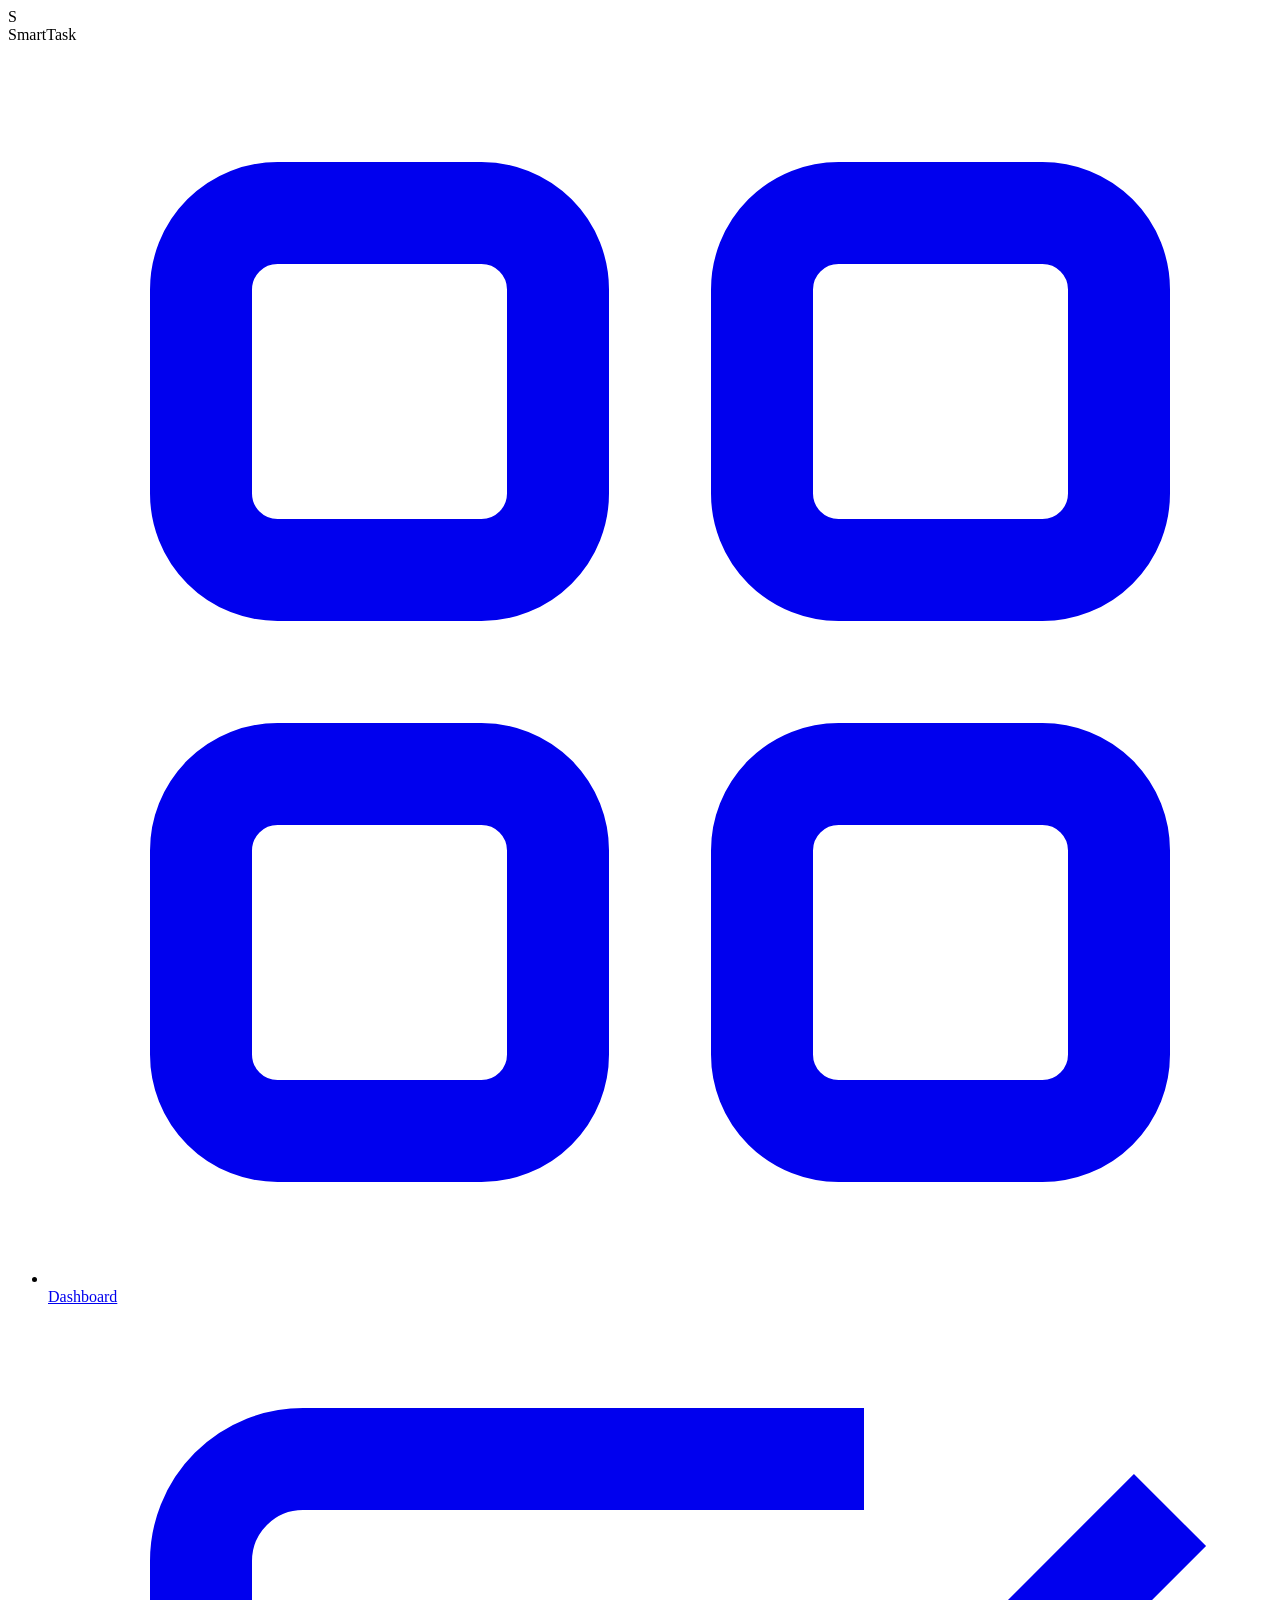
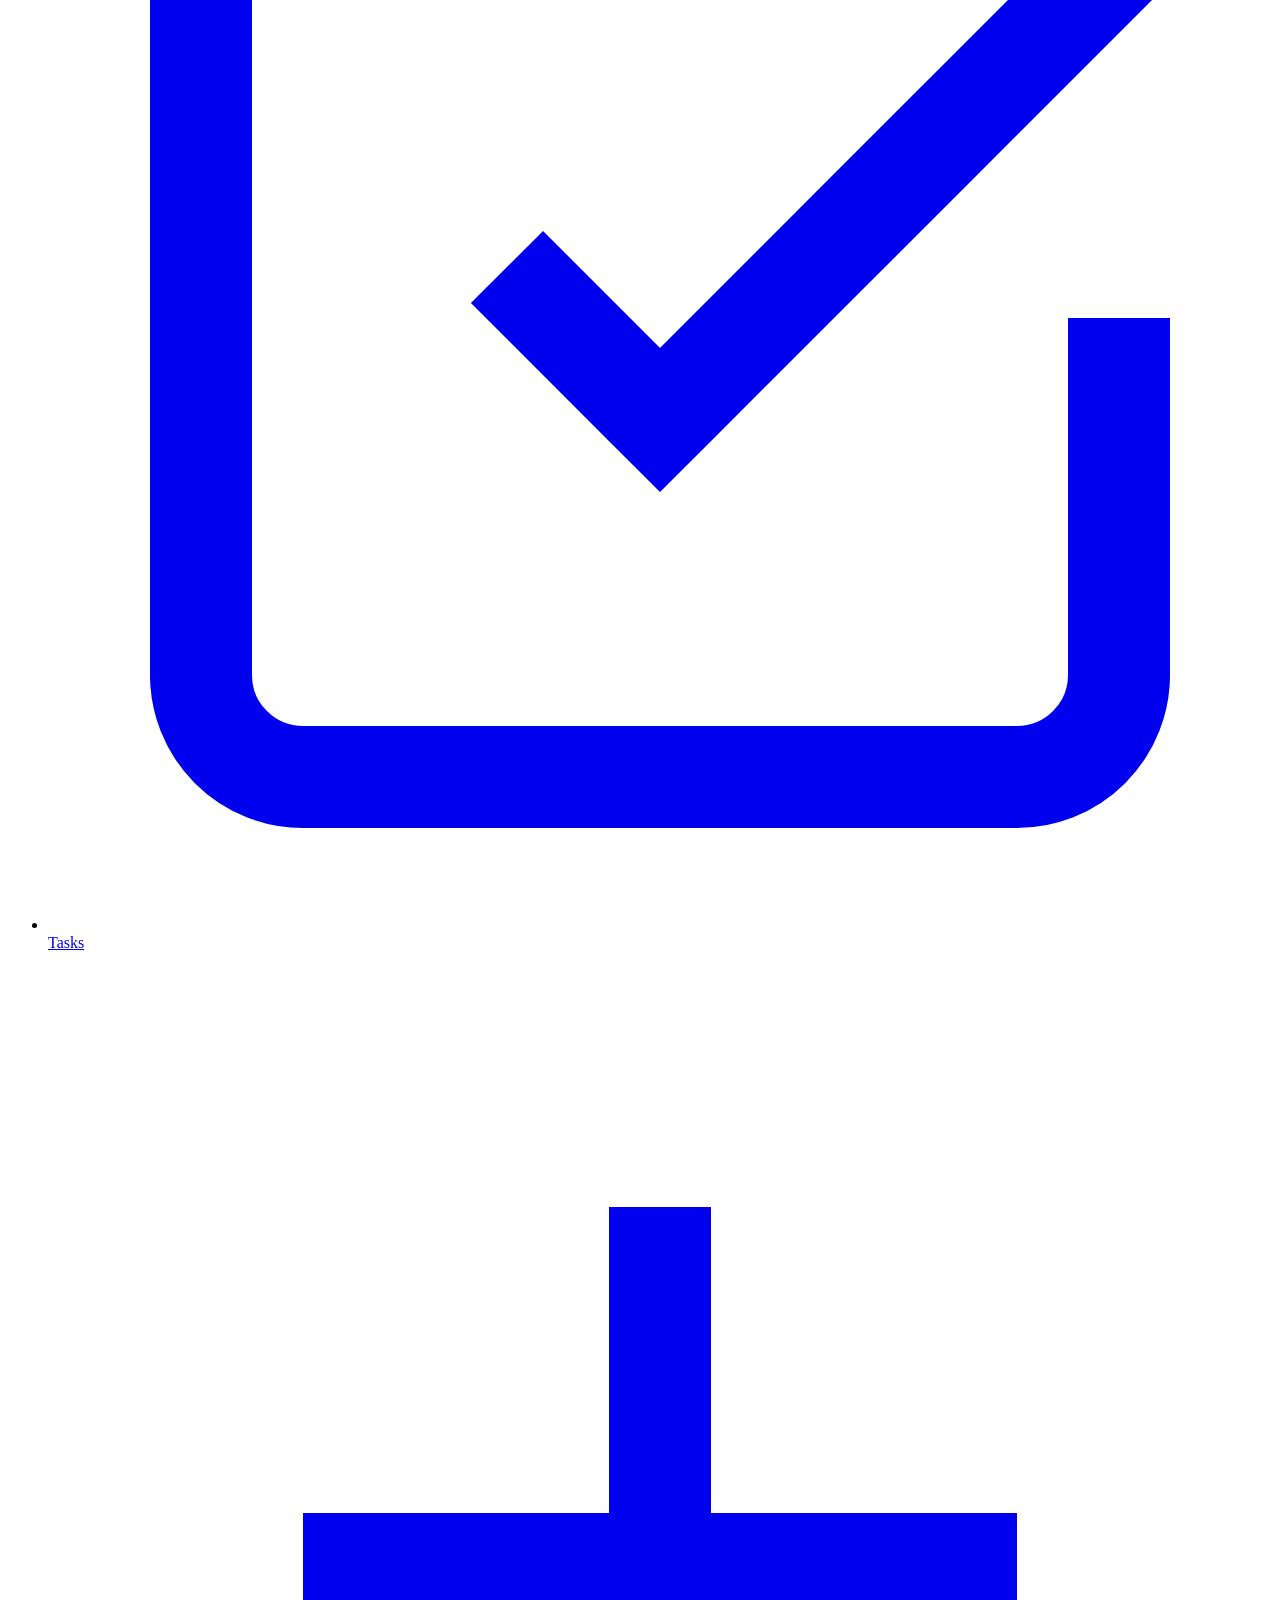
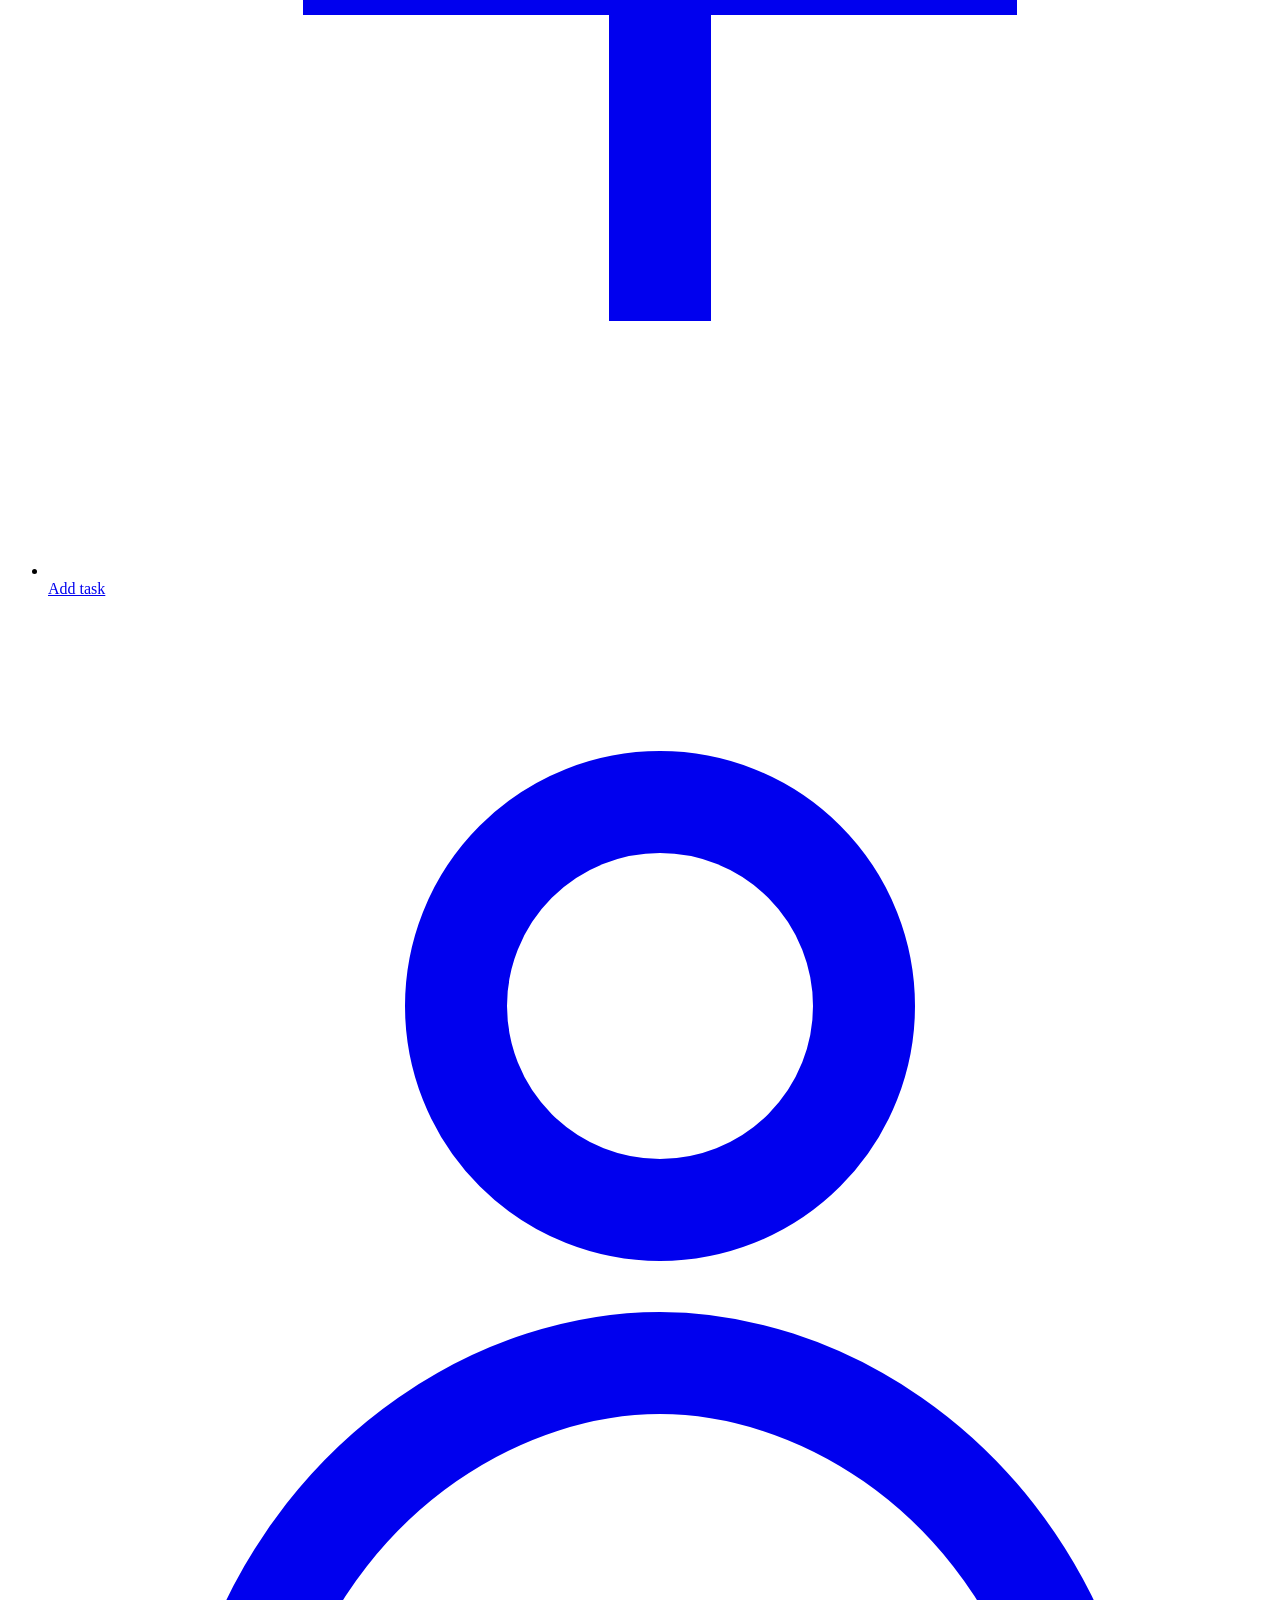
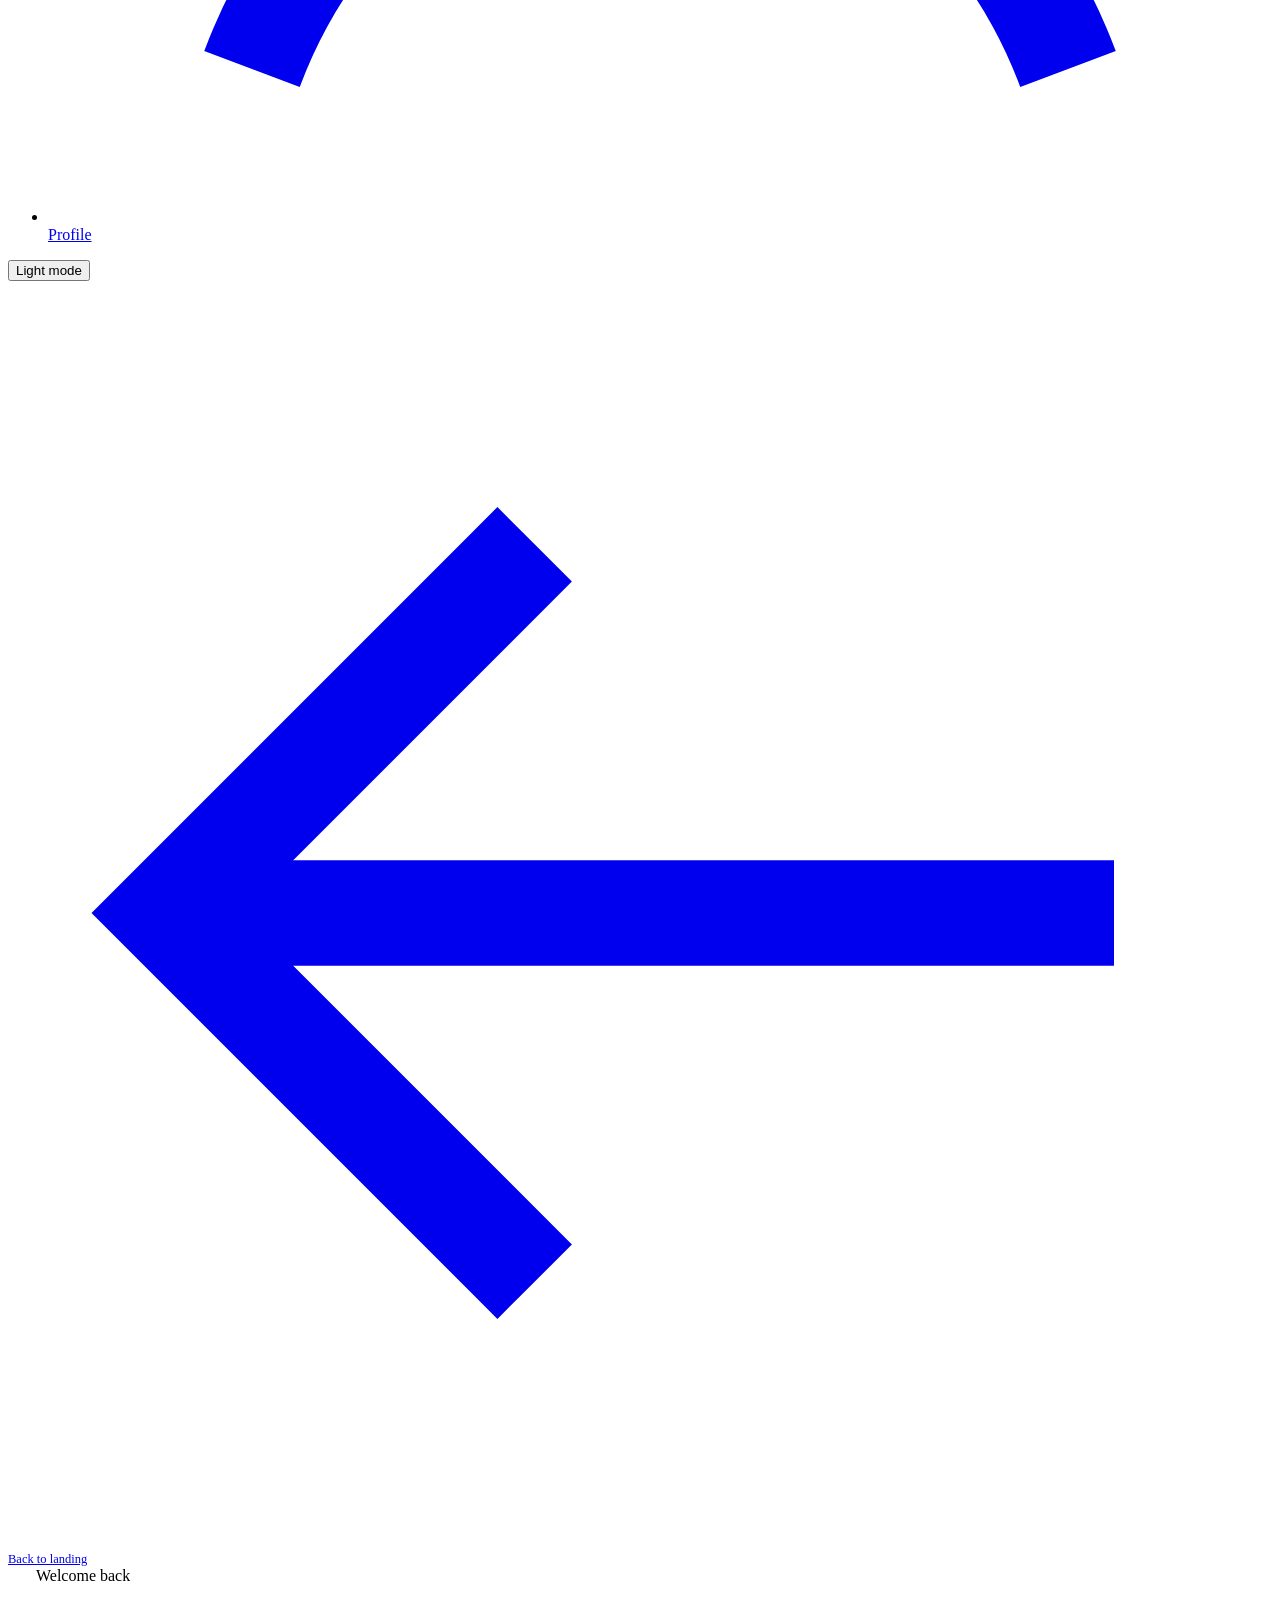
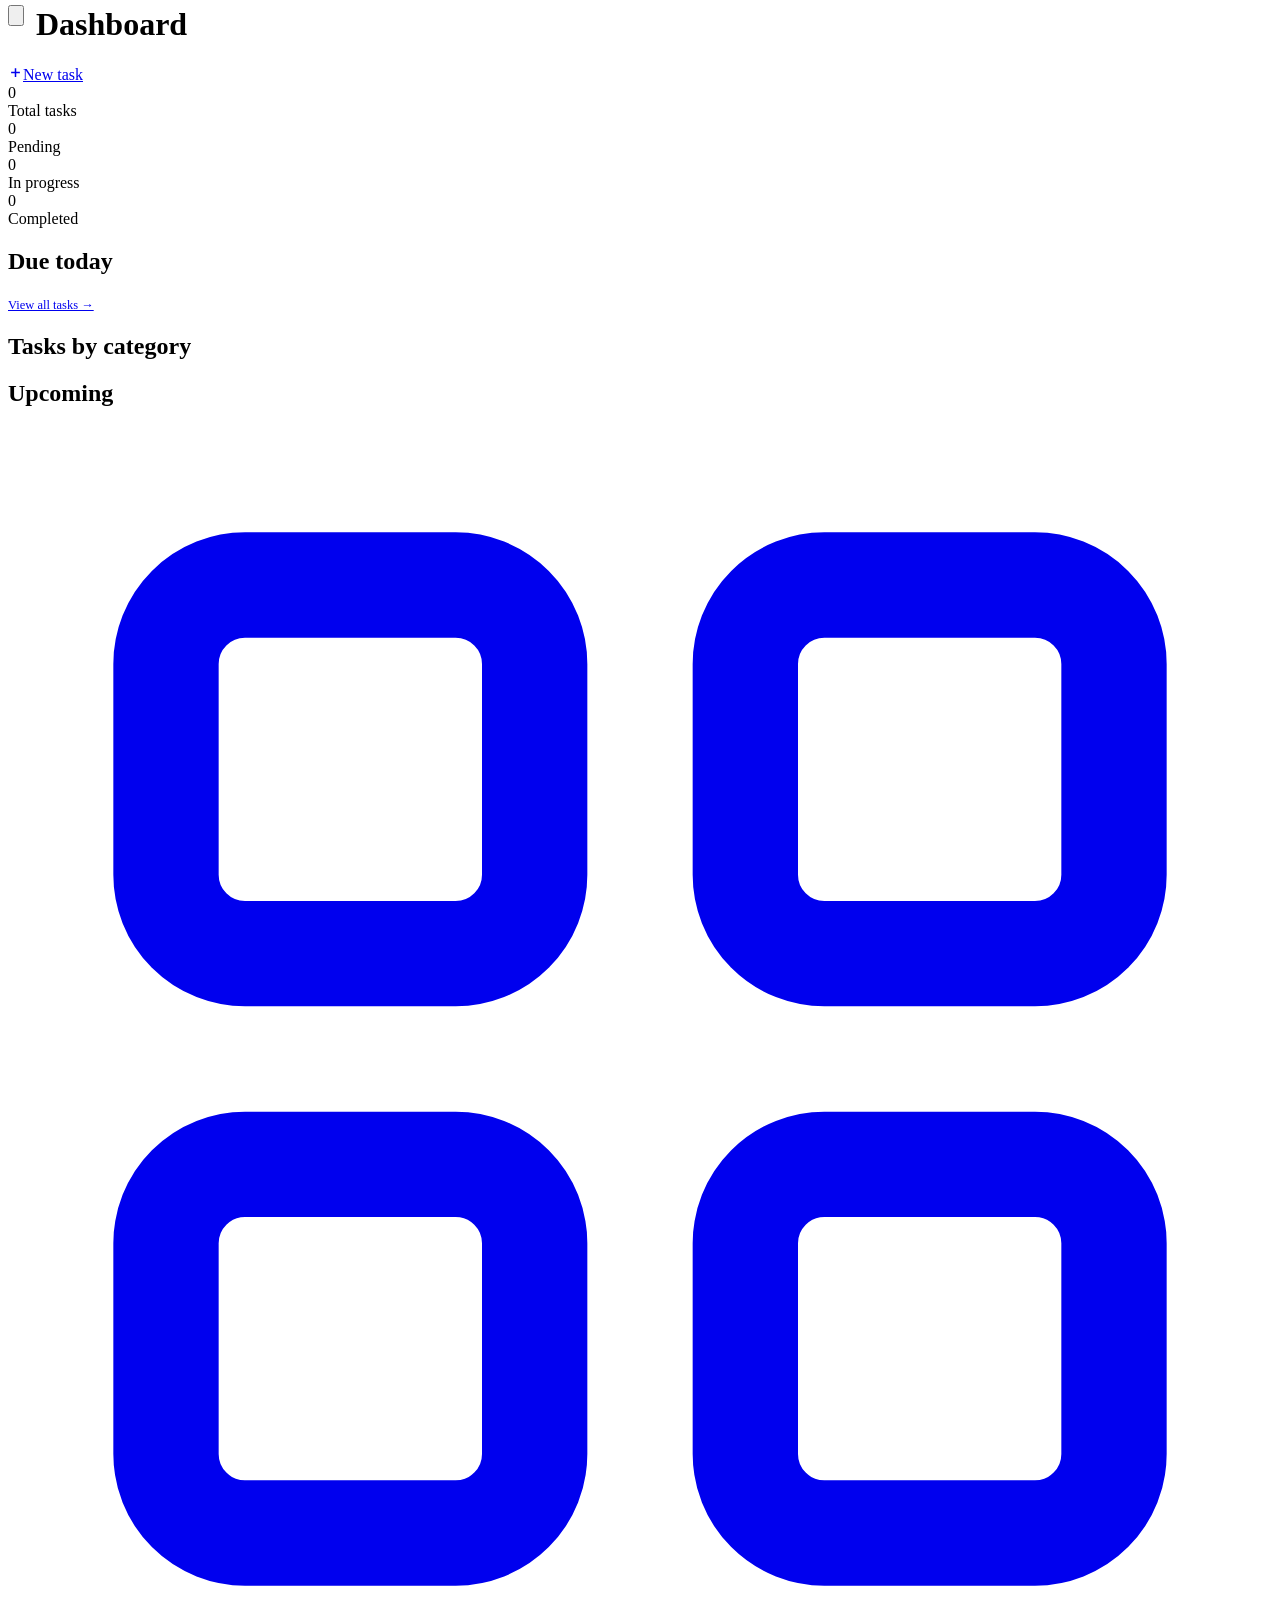
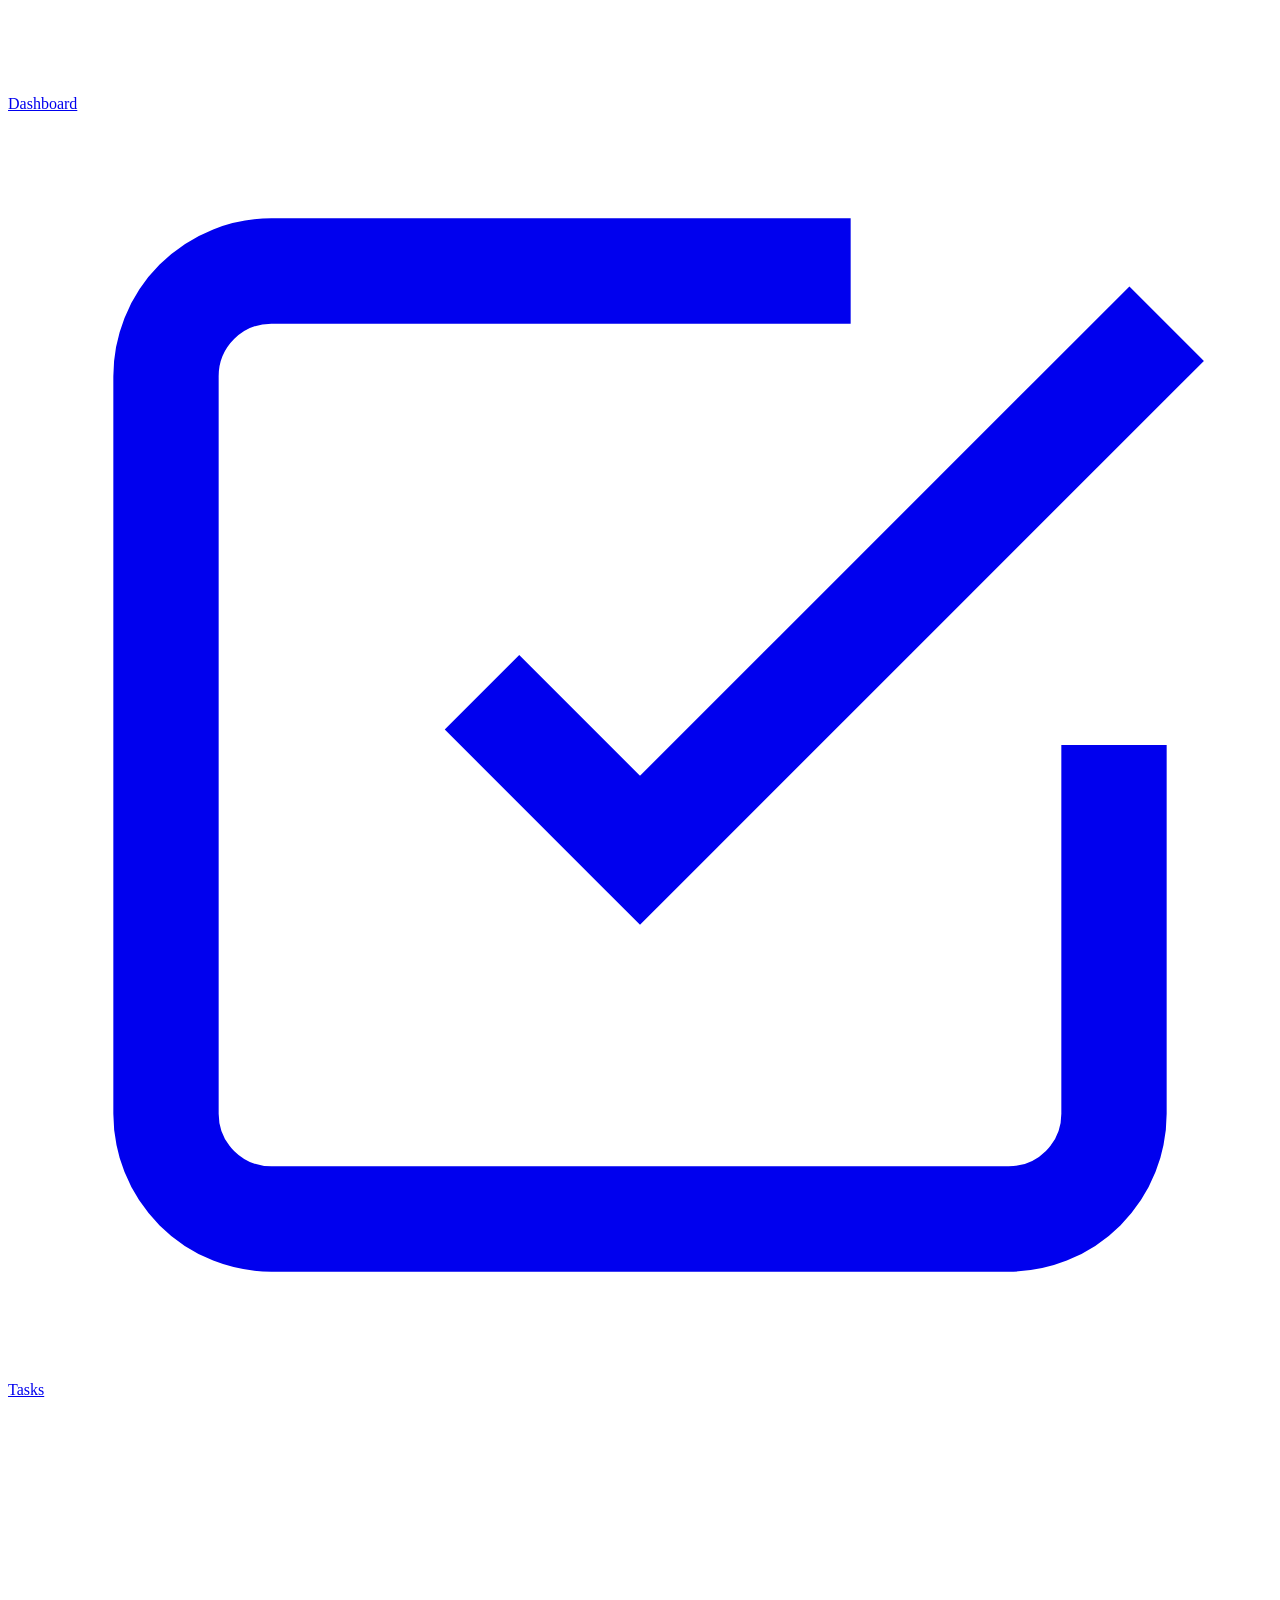
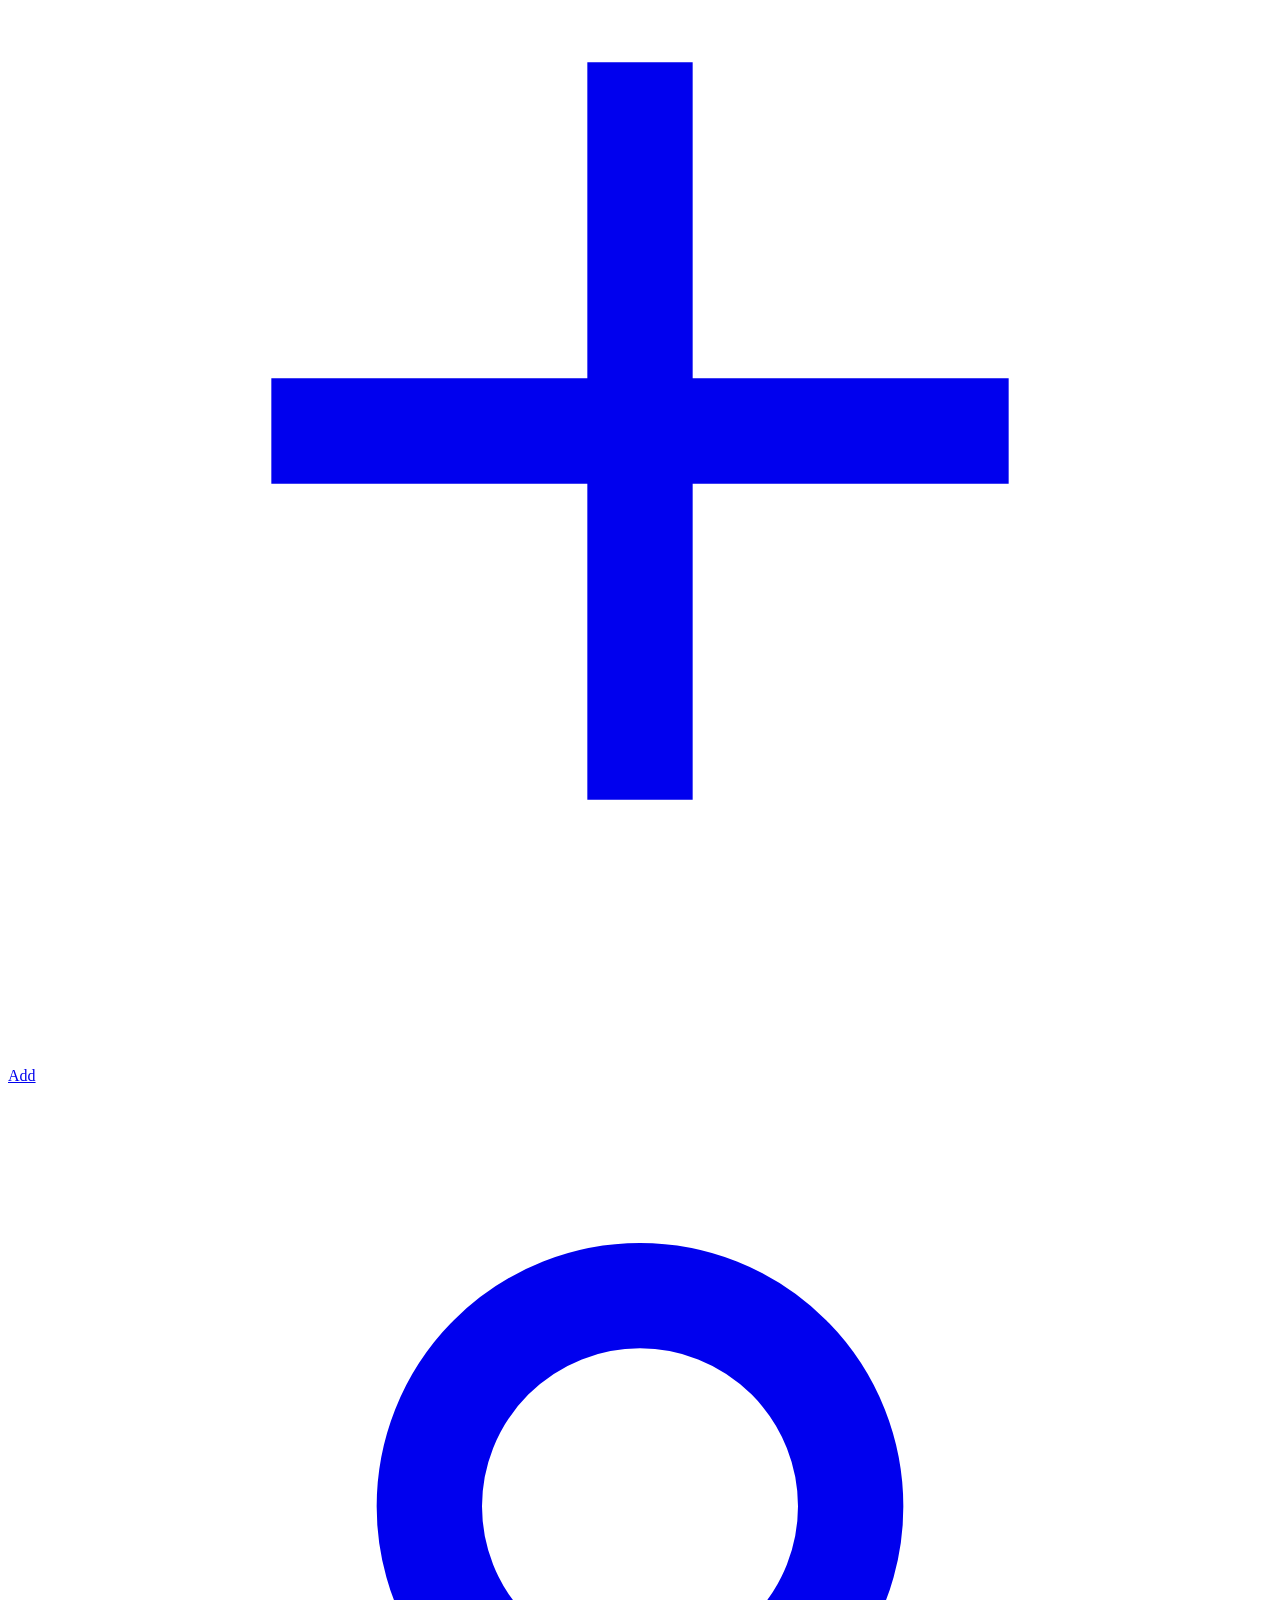
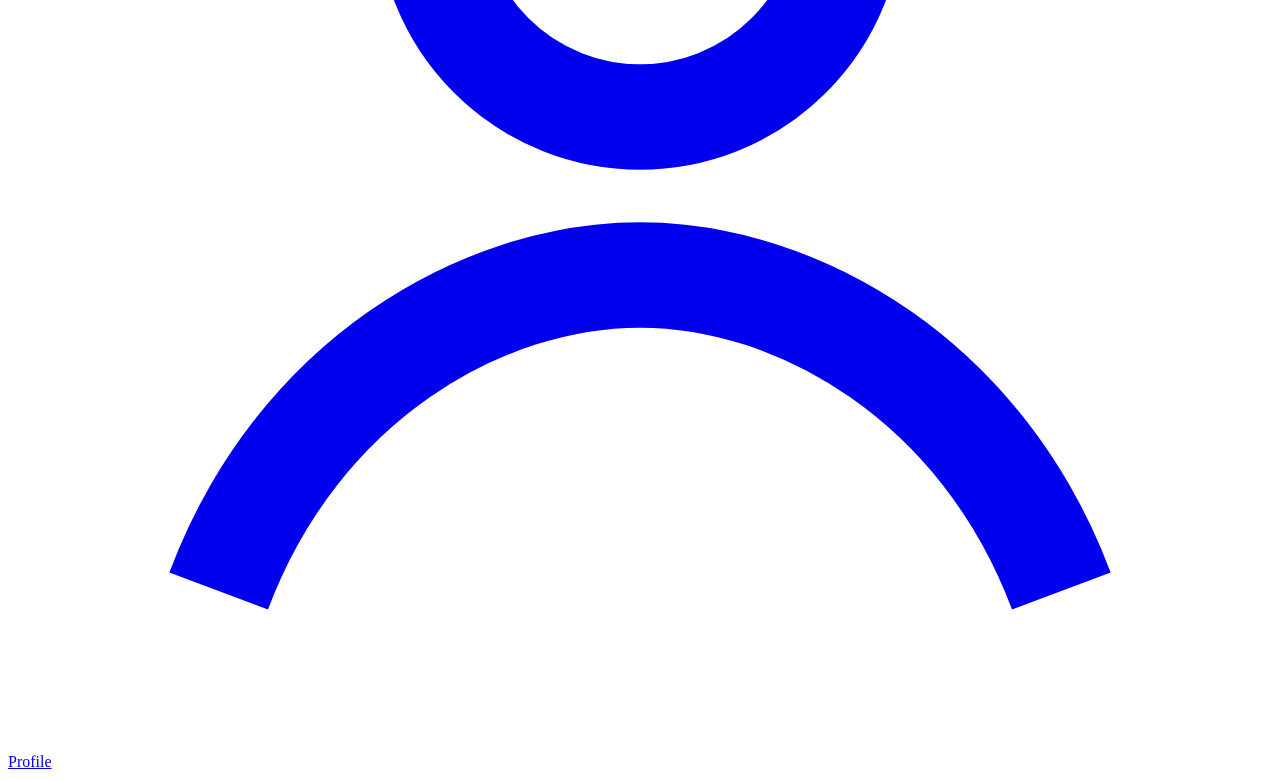
==== dashboard.html @ d3b3a26a "Add files via upload" ====
<!DOCTYPE html>
<html lang="en">
<head>
<meta charset="UTF-8">
<meta name="viewport" content="width=device-width, initial-scale=1.0">
<title>Dashboard — SmartTask</title>
<link rel="stylesheet" href="css/style.css">
</head>
<body data-page="dashboard">
<script>try { var p = JSON.parse(localStorage.getItem('smarttask_profile_v1')); if (p && p.theme) document.documentElement.setAttribute('data-theme', p.theme); } catch(e){}</script>

<div class="app-shell">
  <div class="scrim" id="scrim"></div>
  <aside class="sidebar" id="sidebar">
    <div class="brand"><div class="brand-mark">S</div><span class="brand-name">SmartTask</span></div>
    <ul class="nav-list">
      <li><a class="nav-link" data-nav="dashboard" href="dashboard.html"><svg viewBox="0 0 24 24" fill="none" stroke="currentColor" stroke-width="2"><rect x="3" y="3" width="7" height="7" rx="1.5"/><rect x="14" y="3" width="7" height="7" rx="1.5"/><rect x="3" y="14" width="7" height="7" rx="1.5"/><rect x="14" y="14" width="7" height="7" rx="1.5"/></svg>Dashboard</a></li>
      <li><a class="nav-link" data-nav="tasks" href="tasks.html"><svg viewBox="0 0 24 24" fill="none" stroke="currentColor" stroke-width="2"><path d="M9 11l3 3L22 4"/><path d="M21 12v7a2 2 0 0 1-2 2H5a2 2 0 0 1-2-2V5a2 2 0 0 1 2-2h11"/></svg>Tasks</a></li>
      <li><a class="nav-link" data-nav="add" href="task-form.html"><svg viewBox="0 0 24 24" fill="none" stroke="currentColor" stroke-width="2"><path d="M12 5v14M5 12h14"/></svg>Add task</a></li>
      <li><a class="nav-link" data-nav="profile" href="profile.html"><svg viewBox="0 0 24 24" fill="none" stroke="currentColor" stroke-width="2"><circle cx="12" cy="8" r="4"/><path d="M4 21c1.5-4 5-6 8-6s6.5 2 8 6"/></svg>Profile</a></li>
    </ul>
    <div class="sidebar-foot">
      <button class="theme-toggle" id="themeToggle"><span>Light mode</span><span class="switch"></span></button>
      <a href="index.html" class="nav-link" style="font-size:12.5px;"><svg viewBox="0 0 24 24" fill="none" stroke="currentColor" stroke-width="2"><path d="M10 19l-7-7 7-7"/><path d="M3 12h18"/></svg>Back to landing</a>
    </div>
  </aside>

  <div class="main-col">
    <header class="topbar">
      <div style="display:flex;align-items:center;gap:12px;">
        <button class="btn-icon menu-btn" id="menuBtn"><svg viewBox="0 0 24 24" fill="none" stroke="currentColor" stroke-width="2"><path d="M3 6h18M3 12h18M3 18h18"/></svg></button>
        <div>
          <div class="eyebrow">Welcome back</div>
          <h1>Dashboard</h1>
        </div>
      </div>
      <a href="task-form.html" class="btn btn-primary btn-sm"><svg viewBox="0 0 24 24" fill="none" stroke="currentColor" stroke-width="2.4" width="15" height="15"><path d="M12 5v14M5 12h14"/></svg>New task</a>
    </header>

    <main class="page-body">
      <div class="stat-grid">
        <div class="stat-card total"><div class="bar"></div><div class="num" id="statTotal">0</div><div class="label">Total tasks</div></div>
        <div class="stat-card pending"><div class="bar"></div><div class="num" id="statPending">0</div><div class="label">Pending</div></div>
        <div class="stat-card progress"><div class="bar"></div><div class="num" id="statProgress">0</div><div class="label">In progress</div></div>
        <div class="stat-card done"><div class="bar"></div><div class="num" id="statDone">0</div><div class="label">Completed</div></div>
      </div>

      <div class="panel" style="margin-bottom:20px;">
        <div class="panel-head"><h2>Due today</h2><a href="tasks.html" class="muted" style="font-size:12.5px;">View all tasks →</a></div>
        <div id="todayList"></div>
      </div>

      <div class="dash-grid">
        <div class="panel">
          <div class="panel-head"><h2>Tasks by category</h2></div>
          <div class="bar-chart" id="categoryChart"></div>
        </div>
        <div class="panel">
          <div class="panel-head"><h2>Upcoming</h2></div>
          <div id="upcomingList"></div>
        </div>
      </div>
    </main>

    <nav class="bottom-nav">
      <a data-nav="dashboard" href="dashboard.html"><svg viewBox="0 0 24 24" fill="none" stroke="currentColor" stroke-width="2"><rect x="3" y="3" width="7" height="7" rx="1.5"/><rect x="14" y="3" width="7" height="7" rx="1.5"/><rect x="3" y="14" width="7" height="7" rx="1.5"/><rect x="14" y="14" width="7" height="7" rx="1.5"/></svg>Dashboard</a>
      <a data-nav="tasks" href="tasks.html"><svg viewBox="0 0 24 24" fill="none" stroke="currentColor" stroke-width="2"><path d="M9 11l3 3L22 4"/><path d="M21 12v7a2 2 0 0 1-2 2H5a2 2 0 0 1-2-2V5a2 2 0 0 1 2-2h11"/></svg>Tasks</a>
      <a data-nav="add" href="task-form.html"><svg viewBox="0 0 24 24" fill="none" stroke="currentColor" stroke-width="2"><path d="M12 5v14M5 12h14"/></svg>Add</a>
      <a data-nav="profile" href="profile.html"><svg viewBox="0 0 24 24" fill="none" stroke="currentColor" stroke-width="2"><circle cx="12" cy="8" r="4"/><path d="M4 21c1.5-4 5-6 8-6s6.5 2 8 6"/></svg>Profile</a>
    </nav>
  </div>
</div>

<script src="js/tasks.js"></script>
<script src="js/app.js"></script>
<script src="js/dashboard.js"></script>
</body>
</html>
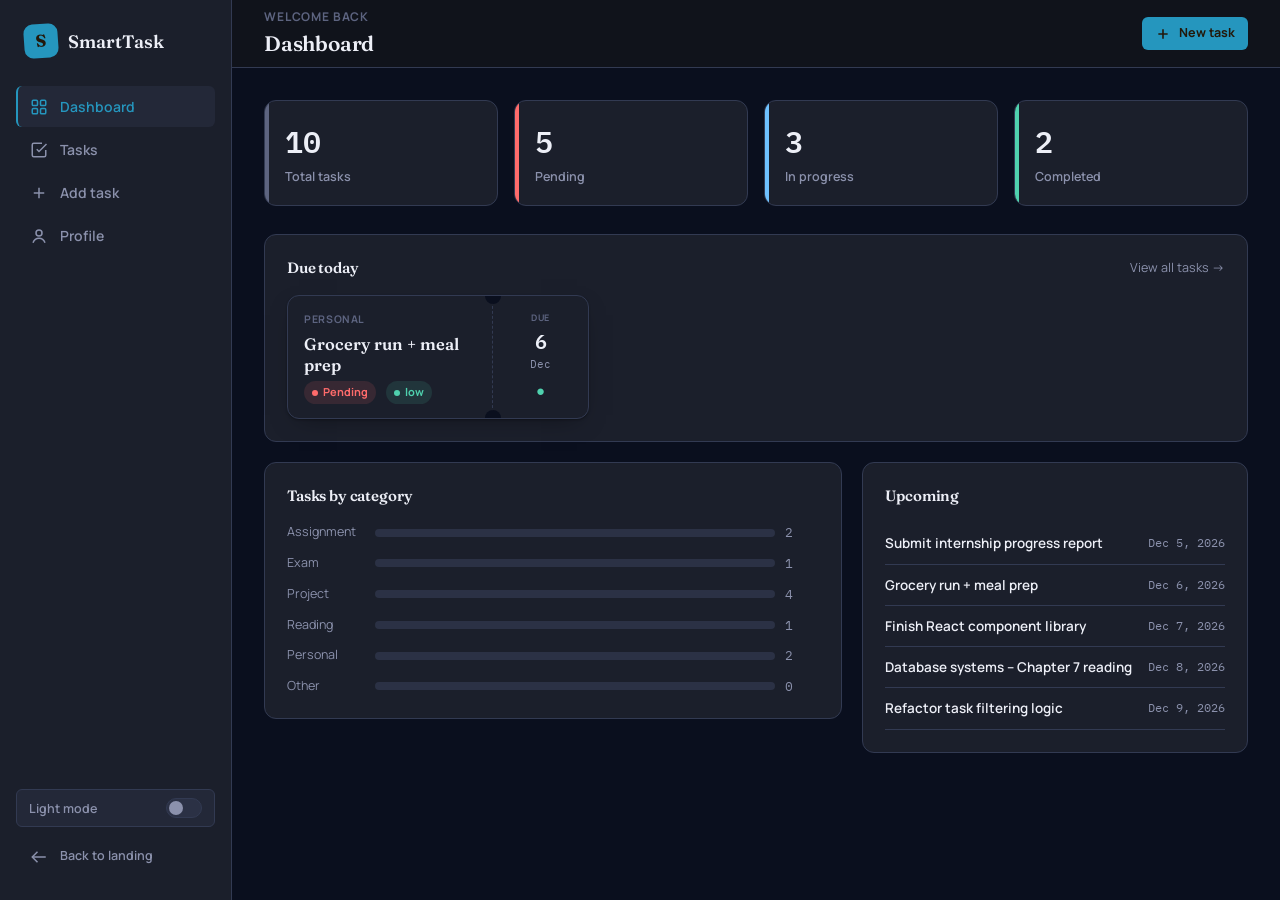
==== commit 6aa23196: "Update dashboard.html" ====
--- a/dashboard.html
+++ b/dashboard.html
@@ -4,7 +4,7 @@
 <meta charset="UTF-8">
 <meta name="viewport" content="width=device-width, initial-scale=1.0">
 <title>Dashboard — SmartTask</title>
-<link rel="stylesheet" href="css/style.css">
+<link rel="stylesheet" href="style.css">
 </head>
 <body data-page="dashboard">
 <script>try { var p = JSON.parse(localStorage.getItem('smarttask_profile_v1')); if (p && p.theme) document.documentElement.setAttribute('data-theme', p.theme); } catch(e){}</script>
@@ -71,8 +71,8 @@
   </div>
 </div>
 
-<script src="js/tasks.js"></script>
-<script src="js/app.js"></script>
-<script src="js/dashboard.js"></script>
+<script src="tasks.js"></script>
+<script src="app.js"></script>
+<script src="dashboard.js"></script>
 </body>
 </html>
--- a/style.css
+++ b/style.css
@@ -0,0 +1,446 @@
+/* ==========================================================================
+   SmartTask — Design System
+   Signature element: the "stub" task card — a library due-date ticket,
+   torn/perforated between the task's details and its due-date stub.
+   ========================================================================== */
+
+@import url('https://fonts.googleapis.com/css2?family=Fraunces:opsz,wght@9..144,500;9..144,600;9..144,700&family=Manrope:wght@400;500;600;700;800&family=IBM+Plex+Mono:wght@400;500;600&display=swap');
+
+:root {
+  /* Color */
+  --ink: #0a0f1e;   /* deep navy-black */
+  --surface: #1b1f2b;
+  --surface-2: #232838;
+  --surface-3: #2b3145;
+  --border: #323a52;
+  --text: #edeff7;
+  --text-muted: #8b91ac;
+  --text-faint: #5d6480;
+
+  --accent: #2596be;         /* teal blue */
+  --accent-ink: #23180a;
+  --mint: #4fd1ae;           /* completed / low priority */
+  --sky: #6ec1ff;            /* in progress / medium priority */
+  --coral: #ff6b6b;          /* overdue / high priority */
+
+  --radius-s: 6px;
+  --radius-m: 12px;
+  --radius-l: 18px;
+
+  --shadow-card: 0 1px 2px rgba(0,0,0,0.3), 0 8px 24px -12px rgba(0,0,0,0.5);
+  --shadow-pop: 0 12px 40px -8px rgba(0,0,0,0.55);
+
+  --font-display: 'Fraunces', Georgia, serif;
+  --font-body: 'Manrope', -apple-system, BlinkMacSystemFont, 'Segoe UI', sans-serif;
+  --font-mono: 'IBM Plex Mono', 'Courier New', monospace;
+
+  --nav-w: 232px;
+  --topbar-h: 68px;
+
+  color-scheme: dark;
+}
+
+/* ---- Light theme override ---- */
+[data-theme="light"] {
+  --ink: #f7f5ef;
+  --surface: #ffffff;
+  --surface-2: #f1efe6;
+  --surface-3: #e8e4d6;
+  --border: #ddd8c8;
+  --text: #201d17;
+  --text-muted: #6b6656;
+  --text-faint: #a29c88;
+  --accent: #24bf31;
+  --accent-ink: #23180a;
+  --shadow-card: 0 1px 2px rgba(30,25,10,0.06), 0 8px 24px -14px rgba(30,25,10,0.25);
+  --shadow-pop: 0 12px 40px -10px rgba(30,25,10,0.3);
+  color-scheme: light;
+}
+
+* { box-sizing: border-box; }
+html, body { height: 100%; }
+body {
+  margin: 0;
+  background: var(--ink);
+  color: var(--text);
+  font-family: var(--font-body);
+  font-size: 15px;
+  line-height: 1.5;
+  -webkit-font-smoothing: antialiased;
+  transition: background .25s ease, color .25s ease;
+}
+h1, h2, h3, .display {
+  font-family: var(--font-display);
+  font-weight: 600;
+  letter-spacing: -0.01em;
+  margin: 0;
+}
+p { margin: 0; }
+a { color: inherit; text-decoration: none; }
+ul { list-style: none; margin: 0; padding: 0; }
+button { font-family: inherit; cursor: pointer; }
+input, select, textarea { font-family: inherit; }
+svg { display: block; }
+
+@media (prefers-reduced-motion: reduce) {
+  *, *::before, *::after { animation-duration: 0.001ms !important; transition-duration: 0.001ms !important; }
+}
+
+::selection { background: var(--accent); color: var(--accent-ink); }
+
+:focus-visible {
+  outline: 2px solid var(--accent);
+  outline-offset: 2px;
+  border-radius: 4px;
+}
+
+.mono { font-family: var(--font-mono); }
+.muted { color: var(--text-muted); }
+.container { max-width: 1180px; margin: 0 auto; padding: 0 32px; }
+
+/* ==========================================================================
+   Buttons
+   ========================================================================== */
+.btn {
+  display: inline-flex; align-items: center; justify-content: center; gap: 8px;
+  border: 1px solid transparent;
+  border-radius: var(--radius-s);
+  padding: 10px 18px;
+  font-size: 14px; font-weight: 700;
+  transition: transform .12s ease, background .15s ease, border-color .15s ease, opacity .15s ease;
+}
+.btn:active { transform: translateY(1px); }
+.btn-primary { background: var(--accent); color: var(--accent-ink); }
+.btn-primary:hover { background: #ffd67a; }
+.btn-ghost { background: transparent; color: var(--text); border-color: var(--border); }
+.btn-ghost:hover { border-color: var(--accent); color: var(--accent); }
+.btn-danger { background: transparent; color: var(--coral); border-color: rgba(255,107,107,0.4); }
+.btn-danger:hover { background: rgba(255,107,107,0.12); }
+.btn-sm { padding: 6px 12px; font-size: 12.5px; }
+.btn-icon { width: 36px; height: 36px; padding: 0; border-radius: var(--radius-s); background: var(--surface-2); border: 1px solid var(--border); color: var(--text-muted); }
+.btn-icon:hover { color: var(--text); border-color: var(--accent); }
+.btn[disabled] { opacity: .45; cursor: not-allowed; }
+.btn svg { width: 16px; height: 16px; }
+
+/* ==========================================================================
+   App Shell — sidebar + topbar
+   ========================================================================== */
+.app-shell { display: flex; min-height: 100vh; }
+
+.sidebar {
+  width: var(--nav-w);
+  flex-shrink: 0;
+  background: var(--surface);
+  border-right: 1px solid var(--border);
+  padding: 24px 16px;
+  display: flex; flex-direction: column; gap: 28px;
+  position: sticky; top: 0; height: 100vh;
+}
+.brand { display: flex; align-items: center; gap: 10px; padding: 0 8px; }
+.brand-mark {
+  width: 34px; height: 34px; border-radius: 9px;
+  background: var(--accent); color: var(--accent-ink);
+  display: flex; align-items: center; justify-content: center;
+  font-family: var(--font-display); font-weight: 700; font-size: 17px;
+  transform: rotate(-4deg);
+}
+.brand-name { font-family: var(--font-display); font-weight: 600; font-size: 18px; }
+
+.nav-list { display: flex; flex-direction: column; gap: 2px; flex: 1; }
+.nav-link {
+  display: flex; align-items: center; gap: 12px;
+  padding: 10px 12px; border-radius: var(--radius-s);
+  color: var(--text-muted); font-weight: 600; font-size: 14px;
+  border-left: 2px solid transparent;
+}
+.nav-link svg { width: 18px; height: 18px; flex-shrink: 0; }
+.nav-link:hover { color: var(--text); background: var(--surface-2); }
+.nav-link.active { color: var(--accent); background: var(--surface-2); border-left-color: var(--accent); }
+
+.sidebar-foot { display: flex; flex-direction: column; gap: 10px; }
+.theme-toggle {
+  display: flex; align-items: center; justify-content: space-between;
+  padding: 8px 12px; border-radius: var(--radius-s); background: var(--surface-2);
+  border: 1px solid var(--border); font-size: 12.5px; font-weight: 600; color: var(--text-muted);
+}
+.switch { width: 36px; height: 20px; border-radius: 20px; background: var(--surface-3); position: relative; border: 1px solid var(--border); flex-shrink: 0; }
+.switch::after { content: ''; position: absolute; width: 14px; height: 14px; border-radius: 50%; background: var(--text-muted); top: 2px; left: 2px; transition: all .2s ease; }
+[data-theme="light"] .switch::after { transform: translateX(16px); background: var(--accent); }
+
+.main-col { flex: 1; min-width: 0; display: flex; flex-direction: column; }
+.topbar {
+  height: var(--topbar-h); display: flex; align-items: center; justify-content: space-between;
+  padding: 0 32px; border-bottom: 1px solid var(--border); position: sticky; top: 0;
+  background: rgba(18,20,28,0.85); backdrop-filter: blur(8px); z-index: 20;
+}
+[data-theme="light"] .topbar { background: rgba(247,245,239,0.85); }
+.topbar h1 { font-size: 21px; }
+.topbar .eyebrow { font-size: 12px; color: var(--text-faint); font-weight: 700; letter-spacing: .07em; text-transform: uppercase; margin-bottom: 2px; }
+.page-body { padding: 32px; flex: 1; }
+
+.menu-btn { display: none; }
+
+/* mobile bottom nav */
+.bottom-nav { display: none; }
+
+@media (max-width: 900px) {
+  .sidebar { position: fixed; left: 0; top: 0; z-index: 40; transform: translateX(-100%); transition: transform .25s ease; box-shadow: var(--shadow-pop); }
+  .sidebar.open { transform: translateX(0); }
+  .menu-btn { display: inline-flex; }
+  .page-body { padding: 20px; }
+  .topbar { padding: 0 16px; }
+  .container { padding: 0 20px; }
+  .bottom-nav {
+    display: flex; position: sticky; bottom: 0; z-index: 20;
+    background: var(--surface); border-top: 1px solid var(--border);
+    padding: 8px 6px calc(8px + env(safe-area-inset-bottom));
+  }
+  .bottom-nav a {
+    flex: 1; display: flex; flex-direction: column; align-items: center; gap: 4px;
+    color: var(--text-faint); font-size: 10.5px; font-weight: 700; padding: 6px 0; border-radius: var(--radius-s);
+  }
+  .bottom-nav a svg { width: 19px; height: 19px; }
+  .bottom-nav a.active { color: var(--accent); }
+}
+
+.scrim { display: none; position: fixed; inset: 0; background: rgba(0,0,0,0.5); z-index: 30; }
+.scrim.open { display: block; }
+
+/* ==========================================================================
+   Landing page
+   ========================================================================== */
+.landing-nav {
+  display: flex; align-items: center; justify-content: space-between;
+  padding: 22px 0;
+}
+.hero { padding: 64px 0 40px; display: grid; grid-template-columns: 1.05fr 0.95fr; gap: 56px; align-items: center; }
+.hero-eyebrow { font-size: 12.5px; font-weight: 700; letter-spacing: .08em; text-transform: uppercase; color: var(--accent); margin-bottom: 14px; }
+.hero h1 { font-size: 52px; line-height: 1.06; margin-bottom: 20px; }
+.hero h1 em { font-style: normal; color: var(--accent); }
+.hero p.lede { font-size: 17px; color: var(--text-muted); max-width: 46ch; margin-bottom: 30px; }
+.hero-cta { display: flex; gap: 14px; align-items: center; }
+.hero-stats { display: flex; gap: 28px; margin-top: 40px; }
+.hero-stats div { }
+.hero-stats strong { display: block; font-family: var(--font-display); font-size: 26px; }
+.hero-stats span { font-size: 12px; color: var(--text-faint); }
+
+/* stub-card used decoratively in hero */
+.hero-visual { position: relative; height: 380px; }
+.hero-visual .stub-card { position: absolute; width: 320px; }
+.hero-visual .stub-card:nth-child(1) { top: 10px; right: 10px; transform: rotate(3deg); z-index: 2; }
+.hero-visual .stub-card:nth-child(2) { top: 130px; right: 60px; transform: rotate(-5deg); z-index: 1; opacity: .9; }
+.hero-visual .stub-card:nth-child(3) { top: 250px; right: 0; transform: rotate(2deg); z-index: 3; }
+
+.features { padding: 40px 0 80px; }
+.section-head { max-width: 60ch; margin-bottom: 36px; }
+.section-head h2 { font-size: 30px; margin-bottom: 10px; }
+.feature-grid { display: grid; grid-template-columns: repeat(3, 1fr); gap: 20px; }
+.feature-card { background: var(--surface); border: 1px solid var(--border); border-radius: var(--radius-m); padding: 24px; }
+.feature-card .ficon { width: 38px; height: 38px; border-radius: 9px; background: var(--surface-3); display: flex; align-items: center; justify-content: center; margin-bottom: 16px; color: var(--accent); }
+.feature-card h3 { font-size: 16px; margin-bottom: 8px; }
+.feature-card p { color: var(--text-muted); font-size: 14px; }
+
+.landing-foot { border-top: 1px solid var(--border); padding: 24px 0 40px; display: flex; justify-content: space-between; color: var(--text-faint); font-size: 13px; }
+
+@media (max-width: 900px) {
+  .hero { grid-template-columns: 1fr; padding-top: 32px; }
+  .hero h1 { font-size: 36px; }
+  .hero-visual { display: none; }
+  .feature-grid { grid-template-columns: 1fr; }
+}
+
+/* ==========================================================================
+   Stat cards
+   ========================================================================== */
+.stat-grid { display: grid; grid-template-columns: repeat(4, 1fr); gap: 16px; margin-bottom: 28px; }
+.stat-card {
+  background: var(--surface); border: 1px solid var(--border); border-radius: var(--radius-m);
+  padding: 18px 20px; position: relative; overflow: hidden;
+}
+.stat-card .bar { position: absolute; left: 0; top: 0; bottom: 0; width: 4px; }
+.stat-card .num { font-family: var(--font-mono); font-size: 30px; font-weight: 600; }
+.stat-card .label { font-size: 12.5px; color: var(--text-muted); font-weight: 600; margin-top: 4px; }
+.stat-card.total .bar { background: var(--text-faint); }
+.stat-card.pending .bar { background: var(--coral); }
+.stat-card.progress .bar { background: var(--sky); }
+.stat-card.done .bar { background: var(--mint); }
+@media (max-width: 900px) { .stat-grid { grid-template-columns: repeat(2, 1fr); } }
+
+.dash-grid { display: grid; grid-template-columns: 1.5fr 1fr; gap: 20px; align-items: start; }
+@media (max-width: 1050px) { .dash-grid { grid-template-columns: 1fr; } }
+.panel { background: var(--surface); border: 1px solid var(--border); border-radius: var(--radius-m); padding: 22px; }
+.panel-head { display: flex; align-items: center; justify-content: space-between; margin-bottom: 16px; }
+.panel-head h2 { font-size: 15px; }
+
+.bar-chart { display: flex; flex-direction: column; gap: 12px; }
+.bar-row { display: grid; grid-template-columns: 78px 1fr 34px; align-items: center; gap: 10px; font-size: 12.5px; }
+.bar-track { height: 8px; background: var(--surface-3); border-radius: 6px; overflow: hidden; }
+.bar-fill { height: 100%; border-radius: 6px; }
+
+/* ==========================================================================
+   Stub Task Card — signature element
+   ========================================================================== */
+.stub-card {
+  display: grid; grid-template-columns: 1fr 96px;
+  background: var(--surface); border: 1px solid var(--border); border-radius: var(--radius-m);
+  box-shadow: var(--shadow-card);
+  overflow: hidden; position: relative;
+  transition: transform .15s ease, border-color .15s ease;
+}
+.stub-card:hover { border-color: var(--accent); transform: translateY(-2px); }
+.stub-main { padding: 16px 16px 14px; min-width: 0; }
+.stub-cat { font-size: 10.5px; font-weight: 700; letter-spacing: .06em; text-transform: uppercase; color: var(--text-faint); margin-bottom: 6px; }
+.stub-title { font-family: var(--font-display); font-size: 16.5px; font-weight: 600; margin-bottom: 6px; line-height: 1.25; word-break: break-word; }
+.stub-desc { font-size: 12.5px; color: var(--text-muted); line-height: 1.5; display: -webkit-box; -webkit-line-clamp: 2; -webkit-box-orient: vertical; overflow: hidden; margin-bottom: 10px; word-break: break-word; }
+.stub-meta { display: flex; align-items: center; gap: 10px; }
+
+.perforation {
+  position: relative; border-left: 1.5px dashed var(--border);
+}
+.perforation::before, .perforation::after {
+  content: ''; position: absolute; left: -8px; width: 16px; height: 16px; border-radius: 50%; background: var(--ink);
+}
+.perforation::before { top: -8px; }
+.perforation::after { bottom: -8px; }
+
+.stub-side { padding: 14px 10px; display: flex; flex-direction: column; align-items: center; justify-content: center; gap: 6px; text-align: center; }
+.stub-side .due-label { font-size: 9px; letter-spacing: .06em; text-transform: uppercase; color: var(--text-faint); font-weight: 700; }
+.stub-side .due-day { font-family: var(--font-mono); font-size: 20px; font-weight: 600; line-height: 1; }
+.stub-side .due-month { font-family: var(--font-mono); font-size: 10.5px; color: var(--text-muted); }
+.stub-side .flag { width: 22px; height: 22px; border-radius: 50%; display: flex; align-items: center; justify-content: center; margin-top: 2px; }
+
+.badge { display: inline-flex; align-items: center; gap: 5px; font-size: 11px; font-weight: 700; padding: 3px 8px; border-radius: 20px; }
+.badge::before { content: ''; width: 6px; height: 6px; border-radius: 50%; background: currentColor; }
+.badge-pending { color: var(--coral); background: rgba(255,107,107,0.12); }
+.badge-progress { color: var(--sky); background: rgba(110,193,255,0.12); }
+.badge-completed { color: var(--mint); background: rgba(79,209,174,0.12); }
+.badge-low { color: var(--mint); background: rgba(79,209,174,0.12); }
+.badge-medium { color: var(--sky); background: rgba(110,193,255,0.12); }
+.badge-high { color: var(--coral); background: rgba(255,107,107,0.12); }
+
+.stamp {
+  position: absolute; top: 14px; right: 108px; font-family: var(--font-mono); font-weight: 700; font-size: 12px;
+  color: var(--mint); border: 2px solid var(--mint); border-radius: 6px; padding: 2px 8px;
+  transform: rotate(-10deg); opacity: .85; letter-spacing: .08em; pointer-events: none;
+}
+.stub-card.overdue .stub-side .due-day { color: var(--coral); }
+.stub-card.is-completed { opacity: .72; }
+.stub-card.is-completed .stub-title { text-decoration: line-through; text-decoration-color: var(--text-faint); }
+
+.stub-card-actions { position: absolute; top: 10px; right: 10px; display: flex; gap: 6px; opacity: 0; transition: opacity .15s ease; }
+.stub-card:hover .stub-card-actions, .stub-card:focus-within .stub-card-actions { opacity: 1; }
+.stub-card-actions button { width: 26px; height: 26px; border-radius: 6px; border: 1px solid var(--border); background: var(--surface-2); color: var(--text-muted); display: flex; align-items: center; justify-content: center; }
+.stub-card-actions button:hover { color: var(--text); border-color: var(--accent); }
+.stub-card-actions svg { width: 13px; height: 13px; }
+
+/* ==========================================================================
+   Task list / filters
+   ========================================================================== */
+.toolbar { display: flex; flex-wrap: wrap; gap: 10px; align-items: center; margin-bottom: 22px; }
+.search-wrap { position: relative; flex: 1; min-width: 200px; }
+.search-wrap svg { position: absolute; left: 12px; top: 50%; transform: translateY(-50%); width: 16px; height: 16px; color: var(--text-faint); }
+.search-wrap input { width: 100%; padding: 10px 12px 10px 36px; }
+
+input[type="text"], input[type="date"], input[type="search"], select, textarea {
+  background: var(--surface); border: 1px solid var(--border); border-radius: var(--radius-s);
+  color: var(--text); padding: 10px 12px; font-size: 14px; width: 100%;
+}
+select { appearance: none; background-image: url("data:image/svg+xml,%3Csvg xmlns='http://www.w3.org/2000/svg' width='10' height='6'%3E%3Cpath d='M0 0l5 6 5-6z' fill='%238b91ac'/%3E%3C/svg%3E"); background-repeat: no-repeat; background-position: right 12px center; padding-right: 30px; }
+textarea { resize: vertical; min-height: 90px; }
+input:focus, select:focus, textarea:focus { border-color: var(--accent); }
+input.field-error, select.field-error, textarea.field-error { border-color: var(--coral); }
+
+.filter-select { min-width: 140px; }
+.view-toggle { display: flex; border: 1px solid var(--border); border-radius: var(--radius-s); overflow: hidden; }
+.view-toggle button { padding: 9px 12px; background: var(--surface); color: var(--text-muted); border: none; }
+.view-toggle button.active { background: var(--surface-3); color: var(--accent); }
+
+.task-grid { display: grid; grid-template-columns: repeat(auto-fill, minmax(300px, 1fr)); gap: 16px; }
+
+.task-table { width: 100%; border-collapse: collapse; background: var(--surface); border: 1px solid var(--border); border-radius: var(--radius-m); overflow: hidden; }
+.task-table th { text-align: left; font-size: 11.5px; text-transform: uppercase; letter-spacing: .05em; color: var(--text-faint); padding: 12px 16px; border-bottom: 1px solid var(--border); }
+.task-table td { padding: 13px 16px; border-bottom: 1px solid var(--border); font-size: 13.5px; }
+.task-table tr:last-child td { border-bottom: none; }
+.task-table tr:hover { background: var(--surface-2); }
+.task-table .t-title { font-weight: 700; }
+.task-table .row-actions { display: flex; gap: 6px; }
+
+@media (max-width: 700px) { .task-table thead { display: none; } .task-table, .task-table tbody, .task-table tr, .task-table td { display: block; width: 100%; } .task-table tr { border-bottom: 1px solid var(--border); padding: 10px 0; } .task-table td { border: none; padding: 4px 16px; } .task-table td::before { content: attr(data-label); display: inline-block; width: 90px; color: var(--text-faint); font-size: 11px; text-transform: uppercase; } }
+
+.empty-state { text-align: center; padding: 70px 20px; color: var(--text-muted); }
+.empty-state svg { width: 54px; height: 54px; margin: 0 auto 16px; color: var(--text-faint); }
+.empty-state h3 { font-size: 17px; color: var(--text); margin-bottom: 6px; }
+.empty-state p { font-size: 13.5px; max-width: 34ch; margin: 0 auto; }
+
+/* ==========================================================================
+   Forms
+   ========================================================================== */
+.form-card { background: var(--surface); border: 1px solid var(--border); border-radius: var(--radius-m); padding: 28px; max-width: 640px; }
+.form-row { margin-bottom: 18px; }
+.form-row label { display: block; font-size: 12.5px; font-weight: 700; margin-bottom: 6px; color: var(--text-muted); }
+.form-row label .req { color: var(--coral); }
+.form-grid-2 { display: grid; grid-template-columns: 1fr 1fr; gap: 16px; }
+.field-error-msg { font-size: 12px; color: var(--coral); margin-top: 5px; display: none; }
+.field-error-msg.show { display: block; }
+.form-actions { display: flex; gap: 12px; margin-top: 8px; }
+.char-count { font-size: 11px; color: var(--text-faint); text-align: right; margin-top: 4px; }
+@media (max-width: 600px) { .form-grid-2 { grid-template-columns: 1fr; } }
+
+/* ==========================================================================
+   Task detail page
+   ========================================================================== */
+.detail-card { background: var(--surface); border: 1px solid var(--border); border-radius: var(--radius-l); padding: 32px; max-width: 720px; position: relative; overflow: hidden; }
+.detail-card::before { content: ''; position: absolute; left: 0; top: 0; bottom: 0; width: 6px; }
+.detail-card.p-low::before { background: var(--mint); }
+.detail-card.p-medium::before { background: var(--sky); }
+.detail-card.p-high::before { background: var(--coral); }
+.detail-top { display: flex; justify-content: space-between; align-items: flex-start; gap: 20px; margin-bottom: 18px; }
+.detail-title { font-size: 26px; margin-bottom: 8px; }
+.detail-badges { display: flex; gap: 8px; flex-wrap: wrap; margin-bottom: 20px; }
+.detail-desc { color: var(--text-muted); line-height: 1.7; margin-bottom: 24px; white-space: pre-wrap; word-break: break-word; }
+.detail-meta { display: grid; grid-template-columns: repeat(3, 1fr); gap: 18px; padding: 18px 0; border-top: 1px dashed var(--border); border-bottom: 1px dashed var(--border); margin-bottom: 24px; }
+.detail-meta .k { font-size: 11px; text-transform: uppercase; color: var(--text-faint); font-weight: 700; margin-bottom: 4px; }
+.detail-meta .v { font-family: var(--font-mono); font-size: 14px; }
+.detail-actions { display: flex; gap: 12px; flex-wrap: wrap; }
+@media (max-width: 600px) { .detail-meta { grid-template-columns: 1fr 1fr; } }
+
+/* ==========================================================================
+   Profile
+   ========================================================================== */
+.profile-grid { display: grid; grid-template-columns: 260px 1fr; gap: 20px; align-items: start; }
+@media (max-width: 800px) { .profile-grid { grid-template-columns: 1fr; } }
+.avatar { width: 76px; height: 76px; border-radius: 50%; background: var(--accent); color: var(--accent-ink); display: flex; align-items: center; justify-content: center; font-family: var(--font-display); font-size: 28px; font-weight: 700; margin-bottom: 14px; }
+.pref-row { display: flex; align-items: center; justify-content: space-between; padding: 14px 0; border-bottom: 1px solid var(--border); }
+.pref-row:last-child { border-bottom: none; }
+.pref-row .t { font-weight: 700; font-size: 14px; margin-bottom: 3px; }
+.pref-row .d { font-size: 12.5px; color: var(--text-muted); }
+.toggle { width: 42px; height: 24px; border-radius: 20px; background: var(--surface-3); border: 1px solid var(--border); position: relative; flex-shrink: 0; }
+.toggle::after { content: ''; position: absolute; width: 18px; height: 18px; border-radius: 50%; background: var(--text-muted); top: 2px; left: 2px; transition: all .2s ease; }
+.toggle.on { background: rgba(255,200,87,0.2); border-color: var(--accent); }
+.toggle.on::after { transform: translateX(18px); background: var(--accent); }
+
+/* ==========================================================================
+   Modal + Toast
+   ========================================================================== */
+.modal-scrim { position: fixed; inset: 0; background: rgba(0,0,0,0.55); display: none; align-items: center; justify-content: center; z-index: 100; padding: 20px; }
+.modal-scrim.open { display: flex; }
+.modal { background: var(--surface); border: 1px solid var(--border); border-radius: var(--radius-m); padding: 26px; max-width: 380px; width: 100%; box-shadow: var(--shadow-pop); }
+.modal h3 { font-size: 18px; margin-bottom: 10px; }
+.modal p { color: var(--text-muted); font-size: 13.5px; margin-bottom: 22px; }
+.modal-actions { display: flex; justify-content: flex-end; gap: 10px; }
+
+.toast-wrap { position: fixed; bottom: 24px; right: 24px; z-index: 200; display: flex; flex-direction: column; gap: 10px; }
+@media (max-width: 900px) { .toast-wrap { left: 16px; right: 16px; bottom: 84px; } }
+.toast {
+  background: var(--surface-3); border: 1px solid var(--border); border-left: 3px solid var(--mint);
+  border-radius: var(--radius-s); padding: 12px 16px; font-size: 13.5px; font-weight: 600;
+  box-shadow: var(--shadow-pop); animation: toast-in .2s ease;
+  display: flex; align-items: center; gap: 10px;
+}
+.toast.error { border-left-color: var(--coral); }
+@keyframes toast-in { from { opacity: 0; transform: translateY(8px); } to { opacity: 1; transform: translateY(0); } }
+
+/* misc */
+.page-head { margin-bottom: 24px; }
+.skeleton { background: linear-gradient(90deg, var(--surface-2) 25%, var(--surface-3) 37%, var(--surface-2) 63%); background-size: 400% 100%; animation: sk 1.4s ease infinite; border-radius: var(--radius-m); }
+@keyframes sk { 0% { background-position: 100% 50%; } 100% { background-position: 0 50%; } }
